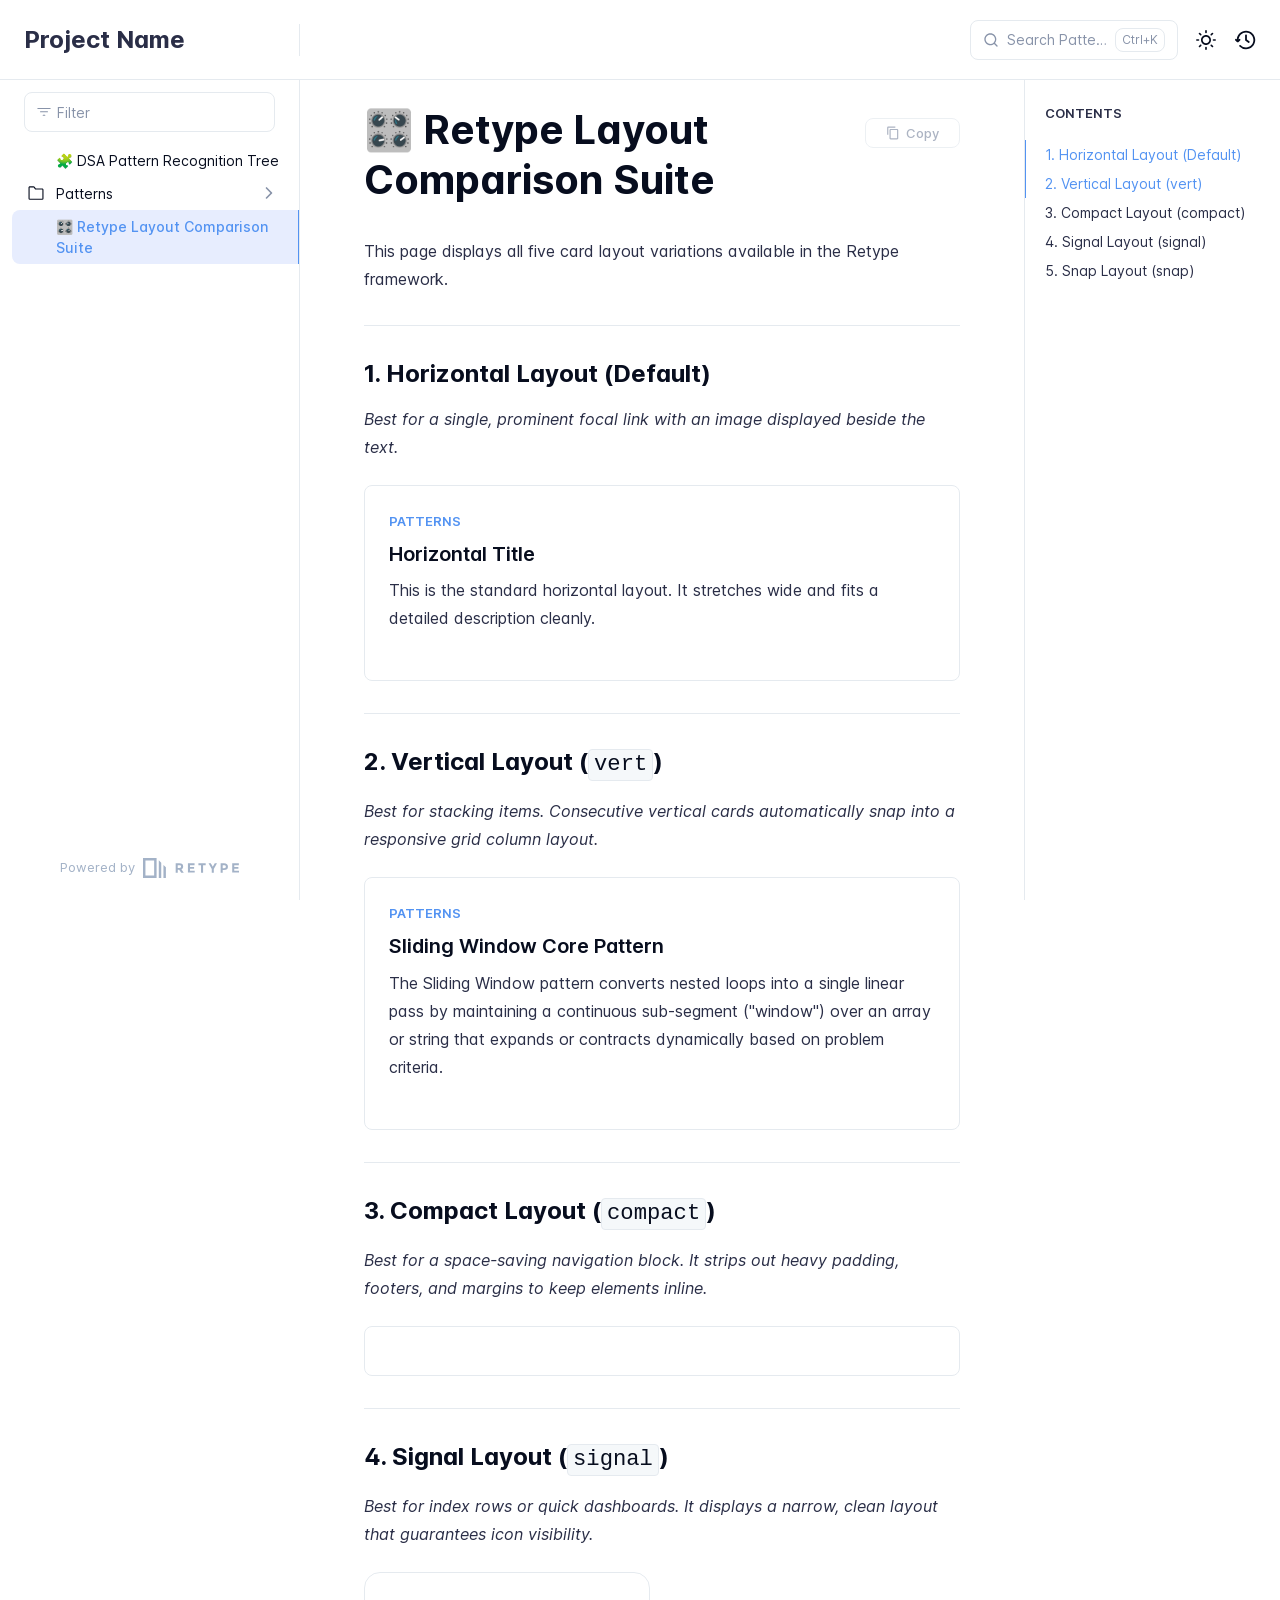
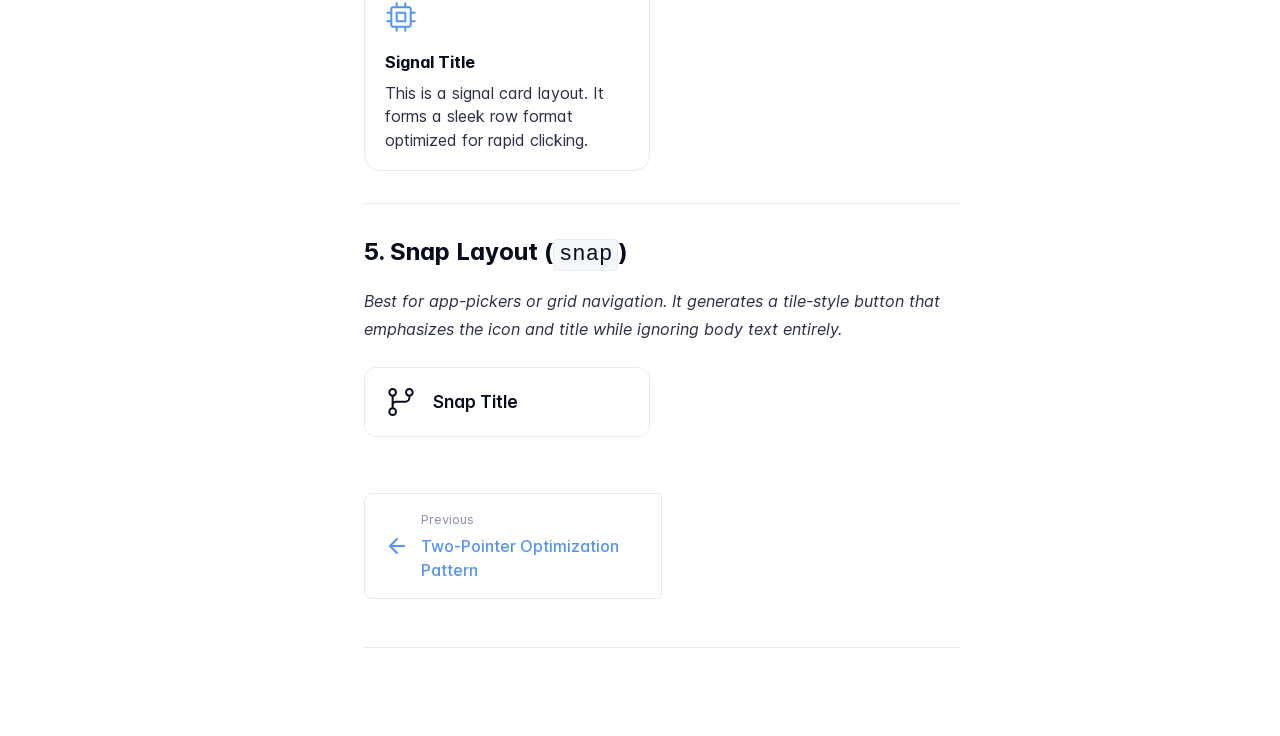
==== layout-test/index.html @ 35e91316 "Refreshes Retype-generated documentation. Process triggered by algopractice." ====
<!DOCTYPE html>
<html lang="en" class="h-full">
<head>
    <meta charset="UTF-8">
    <meta name="viewport" content="width=device-width,initial-scale=1">
    <meta name="color-scheme" content="light dark">
    <meta name="turbo-cache-control" content="no-cache" data-turbo-track="reload" data-track-token="4.6.0.836617069484">

    <!-- See retype.com -->
    <meta name="generator" content="Retype 4.6.0">

    <!-- Primary Meta Tags -->
    <title>&#127899;️ Retype Layout Comparison Suite</title>
    <meta name="title" content="🎛️ Retype Layout Comparison Suite">
    <meta name="description" content="This page displays all five card layout variations available in the Retype framework.">

    <!-- Canonical -->
    <link rel="canonical" href="https://github.io/layout-test/">
    <link rel="sitemap" type="application/xml" title="Sitemap" href="https://github.io/sitemap.xml">

    <!-- Open Graph -->
    <meta property="og:type" content="website">
    <meta property="og:url" content="https://github.io/layout-test/">
    <meta property="og:title" content="🎛️ Retype Layout Comparison Suite">
    <meta property="og:description" content="This page displays all five card layout variations available in the Retype framework.">
    <meta property="og:site_name" content="Project Name">
    <meta property="og:locale" content="en_US">

    <!-- Twitter -->
    <meta name="twitter:card" content="summary_large_image">
    <meta name="twitter:url" content="https://github.io/layout-test/">
    <meta name="twitter:title" content="🎛️ Retype Layout Comparison Suite">
    <meta name="twitter:description" content="This page displays all five card layout variations available in the Retype framework.">

    <!-- Alternate Markdown -->
    <link rel="alternate" type="text/markdown" href="https://github.io/layout-test.md">

    <script data-cfasync="false">(function(){var cl=document.documentElement.classList,ls=localStorage.getItem("retype_scheme"),hd=cl.contains("dark"),hl=cl.contains("light"),wm=window.matchMedia&&window.matchMedia("(prefers-color-scheme: dark)").matches;if(ls==="dark"||(!ls&&wm&&!hd&&!hl)){cl.remove("light");cl.add("dark")}else if(ls==="light"||(!ls&&!wm&&!hd&&!hl)){cl.remove("dark");cl.add("light")}})();</script>

    <link href="../resources/css/retype.css?v=4.6.0.836617069484" rel="stylesheet">

    <script data-cfasync="false" src="../resources/js/config.js?v=4.6.0.836617069484" data-turbo-eval="false" defer></script>
    <script data-cfasync="false" src="../resources/js/retype.js?v=4.6.0" data-turbo-eval="false" defer></script>
    <script id="lunr-js" data-cfasync="false" src="../resources/js/lunr.js?v=4.6.0.836617069484" data-turbo-eval="false" defer></script>
</head>
<body>
    <div id="retype-app" class="relative text-base antialiased text-base-text bg-base-bg font-body">
    <div class="absolute bottom-0 left-0" style="top: 5rem; right: 50%"></div>

    <header id="retype-header" class="sticky top-0 z-30 flex w-full h-16 bg-header-bg border-b border-header-border md:h-20">
        <div class="container relative flex items-center justify-between pr-6 grow md:justify-start">
            <!-- Mobile menu button skeleton -->
            <button v-cloak class="skeleton retype-mobile-menu-button flex items-center justify-center shrink-0 overflow-hidden dark:text-white focus:outline-hidden rounded-full w-10 h-10 ml-3.5 md:hidden"><svg xmlns="http://www.w3.org/2000/svg" class="mb-px shrink-0" width="24" height="24" viewBox="0 0 24 24" role="presentation" style="margin-bottom: 0px;"><g fill="currentColor"><path d="M2 4h20v2H2zM2 11h20v2H2zM2 18h20v2H2z"></path></g></svg></button>
            <div v-cloak id="retype-sidebar-left-toggle-button"></div>
    
            <!-- Logo -->
            <div class="flex items-center justify-between h-full py-2 md:w-75">
                <div class="flex items-center px-2 md:px-6">
                    <a id="retype-branding-logo" href="https://github.io/" class="flex items-center leading-snug text-2xl">
                        <span class="dark:text-white font-bold line-clamp-1 md:line-clamp-2">Project Name</span>
                    </a>
                </div>
    
                <span class="hidden h-8 border-r md:inline-block border-base-border"></span>
            </div>
    
            <div class="flex justify-between md:grow">
                <!-- Top Nav -->
                <nav id="retype-header-nav" class="hidden md:flex">
                    <ul class="flex flex-col mb-4 md:pl-16 md:mb-0 md:flex-row md:items-center">
                        
                    </ul>
                </nav>
    
                <div v-cloak class="flex justify-end grow">
                    <div id="retype-mobile-search-button"></div>
                    <doc-search-desktop></doc-search-desktop>
    
                    <doc-theme-switch class="lg:ml-2"></doc-theme-switch>
                    <doc-history></doc-history>
                </div>
            </div>
        </div>
    </header>


    <div id="retype-container" class="container relative flex bg-white">
        <!-- Sidebar Skeleton -->
        <div v-cloak class="fixed flex flex-col shrink-0 duration-300 ease-in-out bg-sidebar-left-bg border-sidebar-left-border sidebar top-20 w-75 border-r h-screen md:sticky transition-transform skeleton">
        
            <div class="flex items-center h-16 px-6">
                <input id="retype-filter-input-mock" class="w-full h-10 pl-8 px-3 py-2 transition-colors duration-200 ease-linear bg-filter-bg border border-filter-border rounded-lg shadow-none md:text-sm hover:border-filter-border-hover focus:outline-hidden focus:border-filter-border-focus placeholder-filter-placeholder" type="text">
            </div>
        
            <div class="pl-6 mt-1 mb-4">
                <div class="w-32 h-3 mb-4 bg-skeleton-bg rounded-full loading"></div>
                <div class="w-48 h-3 mb-4 bg-skeleton-bg rounded-full loading"></div>
                <div class="w-40 h-3 mb-4 bg-skeleton-bg rounded-full loading"></div>
                <div class="w-32 h-3 mb-4 bg-skeleton-bg rounded-full loading"></div>
                <div class="w-48 h-3 mb-4 bg-skeleton-bg rounded-full loading"></div>
                <div class="w-40 h-3 mb-4 bg-skeleton-bg rounded-full loading"></div>
            </div>
        
            <div class="shrink-0 mt-auto bg-transparent dark:border-base-border">
                <a class="flex items-center justify-center flex-nowrap h-16 text-gray-350 dark:text-dark-400 hover:text-gray-600 dark:hover:text-dark-300 transition-colors duration-150 ease-in docs-powered-by" target="_blank" href="https://retype.com/" rel="noopener">
                    <span class="text-xs whitespace-nowrap">Powered by</span>
                    <svg xmlns="http://www.w3.org/2000/svg" class="ml-2" fill="currentColor" width="96" height="20" overflow="visible"><path d="M0 0v20h13.59V0H0zm11.15 17.54H2.44V2.46h8.71v15.08zM15.8 20h2.44V4.67L15.8 2.22zM20.45 6.89V20h2.44V9.34z"/><g><path d="M40.16 8.44c0 1.49-.59 2.45-1.75 2.88l2.34 3.32h-2.53l-2.04-2.96h-1.43v2.96h-2.06V5.36h3.5c1.43 0 2.46.24 3.07.73s.9 1.27.9 2.35zm-2.48 1.1c.26-.23.38-.59.38-1.09 0-.5-.13-.84-.4-1.03s-.73-.28-1.39-.28h-1.54v2.75h1.5c.72 0 1.2-.12 1.45-.35zM51.56 5.36V7.2h-4.59v1.91h4.13v1.76h-4.13v1.92h4.74v1.83h-6.79V5.36h6.64zM60.09 7.15v7.48h-2.06V7.15h-2.61V5.36h7.28v1.79h-2.61zM70.81 14.64h-2.06v-3.66l-3.19-5.61h2.23l1.99 3.45 1.99-3.45H74l-3.19 5.61v3.66zM83.99 6.19c.65.55.97 1.4.97 2.55s-.33 1.98-1 2.51-1.68.8-3.04.8h-1.23v2.59h-2.06V5.36h3.26c1.42 0 2.45.28 3.1.83zm-1.51 3.65c.25-.28.37-.69.37-1.22s-.16-.92-.48-1.14c-.32-.23-.82-.34-1.5-.34H79.7v3.12h1.38c.68 0 1.15-.14 1.4-.42zM95.85 5.36V7.2h-4.59v1.91h4.13v1.76h-4.13v1.92H96v1.83h-6.79V5.36h6.64z"/></g></svg>
                </a>
            </div>
        </div>
        
        <!-- Sidebar component -->
        <doc-sidebar v-cloak>
            <template #sidebar-footer>
                <div class="shrink-0 mt-auto border-t md:bg-transparent md:border-none dark:border-base-border">
        
                    <a class="flex items-center justify-center flex-nowrap h-16 text-gray-350 dark:text-dark-400 hover:text-gray-600 dark:hover:text-dark-300 transition-colors duration-150 ease-in docs-powered-by" target="_blank" href="https://retype.com/" rel="noopener">
                        <span class="text-xs whitespace-nowrap">Powered by</span>
                        <svg xmlns="http://www.w3.org/2000/svg" class="ml-2" fill="currentColor" width="96" height="20" overflow="visible"><path d="M0 0v20h13.59V0H0zm11.15 17.54H2.44V2.46h8.71v15.08zM15.8 20h2.44V4.67L15.8 2.22zM20.45 6.89V20h2.44V9.34z"/><g><path d="M40.16 8.44c0 1.49-.59 2.45-1.75 2.88l2.34 3.32h-2.53l-2.04-2.96h-1.43v2.96h-2.06V5.36h3.5c1.43 0 2.46.24 3.07.73s.9 1.27.9 2.35zm-2.48 1.1c.26-.23.38-.59.38-1.09 0-.5-.13-.84-.4-1.03s-.73-.28-1.39-.28h-1.54v2.75h1.5c.72 0 1.2-.12 1.45-.35zM51.56 5.36V7.2h-4.59v1.91h4.13v1.76h-4.13v1.92h4.74v1.83h-6.79V5.36h6.64zM60.09 7.15v7.48h-2.06V7.15h-2.61V5.36h7.28v1.79h-2.61zM70.81 14.64h-2.06v-3.66l-3.19-5.61h2.23l1.99 3.45 1.99-3.45H74l-3.19 5.61v3.66zM83.99 6.19c.65.55.97 1.4.97 2.55s-.33 1.98-1 2.51-1.68.8-3.04.8h-1.23v2.59h-2.06V5.36h3.26c1.42 0 2.45.28 3.1.83zm-1.51 3.65c.25-.28.37-.69.37-1.22s-.16-.92-.48-1.14c-.32-.23-.82-.34-1.5-.34H79.7v3.12h1.38c.68 0 1.15-.14 1.4-.42zM95.85 5.36V7.2h-4.59v1.91h4.13v1.76h-4.13v1.92H96v1.83h-6.79V5.36h6.64z"/></g></svg>
                    </a>
                </div>
            </template>
        </doc-sidebar>

        <div class="grow min-w-0 bg-body-bg">
            <!-- Render "toolbar" template here on api pages --><!-- Render page content -->
<div class="flex">
    <div id="retype-main" class="min-w-0 p-4 grow md:px-16">
        <main class="relative pb-12 lg:pt-2">
            <div class="relative retype-markdown" id="retype-content">
                <!-- Rendered if sidebar right is enabled -->
                <div id="retype-sidebar-right-toggle"></div>
                <doc-page-actions></doc-page-actions>

                <!-- Page content  -->
<h1 id="-retype-layout-comparison-suite"><span class="docs-emoji">&#x1F39B;&#xFE0F;</span> Retype Layout Comparison Suite</h1>
<p>This page displays all five card layout variations available in the Retype framework.</p>
<hr>
<h3 id="1-horizontal-layout-default">1. Horizontal Layout (Default)</h3>
<p><em>Best for a single, prominent focal link with an image displayed beside the text.</em></p>
<p>
<div class="card-container">
    <a href="../patterns/two-pointer/" class="group card no-link">
        <div class="p-card-padding">
            <div class="text-card-kicker font-card-kicker text-card-kicker-text card-kicker-case">Patterns</div>
            <div class="mt-2 text-card-title font-card-title leading-card-title text-card-title-text md:text-card-title-md">Horizontal Title</div>
            <div class="line-clamp-5"><p class="mt-card-description-margin-top text-card-description-text">This is the standard horizontal layout. It stretches wide and fits a detailed description cleanly.</p></div>
        </div>
    </a>
</div>
</p>
<hr>
<h3 id="2-vertical-layout-vert">2. Vertical Layout (<code translate="no" v-pre>vert</code>)</h3>
<p><em>Best for stacking items. Consecutive vertical cards automatically snap into a responsive grid column layout.</em></p>
<p>
<div class="card-container">
    <a href="../patterns/sliding-window/" class="group card no-link">
        <div class="p-card-padding">
            <div class="text-card-kicker font-card-kicker text-card-kicker-text card-kicker-case">Patterns</div>
            <div class="mt-2 text-card-title font-card-title leading-card-title text-card-title-text md:text-card-title-md">Sliding Window Core Pattern</div>
            <div class="line-clamp-5"><p class="mt-card-description-margin-top text-card-description-text">The Sliding Window pattern converts nested loops into a single linear pass by maintaining a continuous sub-segment ("window") over an array or string that expands or contracts dynamically based on problem criteria.</p></div>
        </div>
    </a>
</div>
</p>
<hr>
<h3 id="3-compact-layout-compact">3. Compact Layout (<code translate="no" v-pre>compact</code>)</h3>
<p><em>Best for a space-saving navigation block. It strips out heavy padding, footers, and margins to keep elements inline.</em></p>
<p>
<div class="card-container">
    <a href="patterns/backtracking.md" class="group card no-link">
        <div class="p-card-padding">
        </div>
    </a>
</div>
</p>
<hr>
<h3 id="4-signal-layout-signal">4. Signal Layout (<code translate="no" v-pre>signal</code>)</h3>
<p><em>Best for index rows or quick dashboards. It displays a narrow, clean layout that guarantees icon visibility.</em></p>
<p>
<div class="card-signal-group">
<div class="card-signal-container">
    <a href="patterns/dp.md" class="group card-signal no-link">
        <div class="card-signal-body">
            <div class="card-signal-media-row">
                <span class="card-signal-media card-signal-icon"><svg xmlns="http://www.w3.org/2000/svg" viewBox="0 0 24 24" role="presentation" fill="currentColor"><!--icon--><path d="M8.75 8h6.5a.75.75 0 0 1 .75.75v6.5a.75.75 0 0 1-.75.75h-6.5a.75.75 0 0 1-.75-.75v-6.5A.75.75 0 0 1 8.75 8Zm.75 6.5h5v-5h-5Z"/><path d="M15.25 1a.75.75 0 0 1 .75.75V4h2.25c.966 0 1.75.784 1.75 1.75V8h2.25a.75.75 0 0 1 0 1.5H20v5h2.25a.75.75 0 0 1 0 1.5H20v2.25A1.75 1.75 0 0 1 18.25 20H16v2.25a.75.75 0 0 1-1.5 0V20h-5v2.25a.75.75 0 0 1-1.5 0V20H5.75A1.75 1.75 0 0 1 4 18.25V16H1.75a.75.75 0 0 1 0-1.5H4v-5H1.75a.75.75 0 0 1 0-1.5H4V5.75C4 4.784 4.784 4 5.75 4H8V1.75a.75.75 0 0 1 1.5 0V4h5V1.75a.75.75 0 0 1 .75-.75Zm3 17.5a.25.25 0 0 0 .25-.25V5.75a.25.25 0 0 0-.25-.25H5.75a.25.25 0 0 0-.25.25v12.5c0 .138.112.25.25.25Z"/></svg></span>
            </div>
            <div class="card-signal-title">Signal Title</div>
            <p class="card-signal-description">This is a signal card layout. It forms a sleek row format optimized for rapid clicking.</p>
        </div>
    </a>
</div>
</div>
</p>
<hr>
<h3 id="5-snap-layout-snap">5. Snap Layout (<code translate="no" v-pre>snap</code>)</h3>
<p><em>Best for app-pickers or grid navigation. It generates a tile-style button that emphasizes the icon and title while ignoring body text entirely.</em></p>
<p>
<div class="card-snap-group">
<div class="card-snap-container">
    <a href="../" class="group card-snap no-link">
        <div class="card-snap-body">
                <span class="card-snap-icon"><svg xmlns="http://www.w3.org/2000/svg" viewBox="0 0 24 24" role="presentation" fill="currentColor"><!--icon--><path d="M15 4.75a3.25 3.25 0 1 1 6.5 0 3.25 3.25 0 0 1-6.5 0ZM2.5 19.25a3.25 3.25 0 1 1 6.5 0 3.25 3.25 0 0 1-6.5 0Zm0-14.5a3.25 3.25 0 1 1 6.5 0 3.25 3.25 0 0 1-6.5 0ZM5.75 6.5a1.75 1.75 0 1 0-.001-3.501A1.75 1.75 0 0 0 5.75 6.5Zm0 14.5a1.75 1.75 0 1 0-.001-3.501A1.75 1.75 0 0 0 5.75 21Zm12.5-14.5a1.75 1.75 0 1 0-.001-3.501A1.75 1.75 0 0 0 18.25 6.5Z"/><path d="M5.75 16.75A.75.75 0 0 1 5 16V8a.75.75 0 0 1 1.5 0v8a.75.75 0 0 1-.75.75Z"/><path d="M17.5 8.75v-1H19v1a3.75 3.75 0 0 1-3.75 3.75h-7a1.75 1.75 0 0 0-1.75 1.75H5A3.25 3.25 0 0 1 8.25 11h7a2.25 2.25 0 0 0 2.25-2.25Z"/></svg></span>
            <div class="card-snap-title">Snap Title</div>
        </div>
    </a>
</div>
</div>
</p>

                
                <!-- Required only on API pages -->
                <doc-toolbar-member-filter-no-results></doc-toolbar-member-filter-no-results>
            </div>
            <footer id="retype-content-footer" class="clear-both">
            
                <nav id="retype-nextprev" class="print:hidden flex mt-14">
                    <div class="w-1/2">
                        <a class="px-5 py-4 h-full flex items-center break-normal font-medium text-body-link border border-base-border hover:border-base-border-hover rounded-r rounded-l-lg transition-colors duration-150 relative hover:z-5" href="../patterns/two-pointer/">
                            <svg xmlns="http://www.w3.org/2000/svg" class="mr-3" width="24" height="24" viewBox="0 0 24 24" fill="currentColor" overflow="visible"><path d="M19 11H7.41l5.29-5.29a.996.996 0 10-1.41-1.41l-7 7a1 1 0 000 1.42l7 7a1.024 1.024 0 001.42-.01.996.996 0 000-1.41L7.41 13H19c.55 0 1-.45 1-1s-.45-1-1-1z" /><path fill="none" d="M0 0h24v24H0z" /></svg>
                            <span>
                                <span class="block text-xs font-normal text-base-text-muted">Previous</span>
                                <span class="block mt-1">Two-​Pointer Optimization Pattern</span>
                            </span>
                        </a>
                    </div>
            
                    <div class="w-1/2">
                    </div>
                </nav>
            </footer>
        </main>

        <div id="retype-page-footer" class="print:border-none border-t border-base-border pt-6 mb-8">
            <footer class="flex flex-wrap items-center justify-between print:justify-center">
                <div id="retype-footer-links" class="print:hidden">
                    <ul class="flex flex-wrap items-center text-sm">
                    </ul>
                </div>
                <div id="retype-copyright" class="print:justify-center py-2 text-footer-text font-footer-link text-sm leading-relaxed"></div>
            </footer>
        </div>
    </div>

    <!-- Rendered if sidebar right is enabled -->
    <!-- Sidebar right skeleton-->
    <div v-cloak class="fixed top-0 bottom-0 right-0 translate-x-full bg-sidebar-right-bg border-sidebar-right-border lg:sticky lg:border-l lg:shrink-0 lg:pt-6 lg:translate-x-0 sm:w-1/2 lg:w-64 lg:z-0 md:w-104 sidebar-right skeleton">
        <div class="pl-5">
            <div class="w-32 h-3 mb-4 bg-skeleton-bg rounded-full loading"></div>
            <div class="w-48 h-3 mb-4 bg-skeleton-bg rounded-full loading"></div>
            <div class="w-40 h-3 mb-4 bg-skeleton-bg rounded-full loading"></div>
        </div>
    </div>

    <!-- User should be able to hide sidebar right -->
    <doc-sidebar-right v-cloak></doc-sidebar-right>
</div>

        </div>
    </div>

    <doc-search-mobile></doc-search-mobile>
    <doc-back-to-top></doc-back-to-top>
</div>


    <div id="retype-overlay-target"></div>

        <script data-cfasync="false">window.__DOCS__ = { "title": "🎛️ Retype Layout Comparison Suite", level: 1, icon: "file", hasPrism: false, hasInstagram: false, hasMermaid: false, hasMath: false, tocDepth: 23, "md": "/layout-test.md" }</script>
</body>
</html>
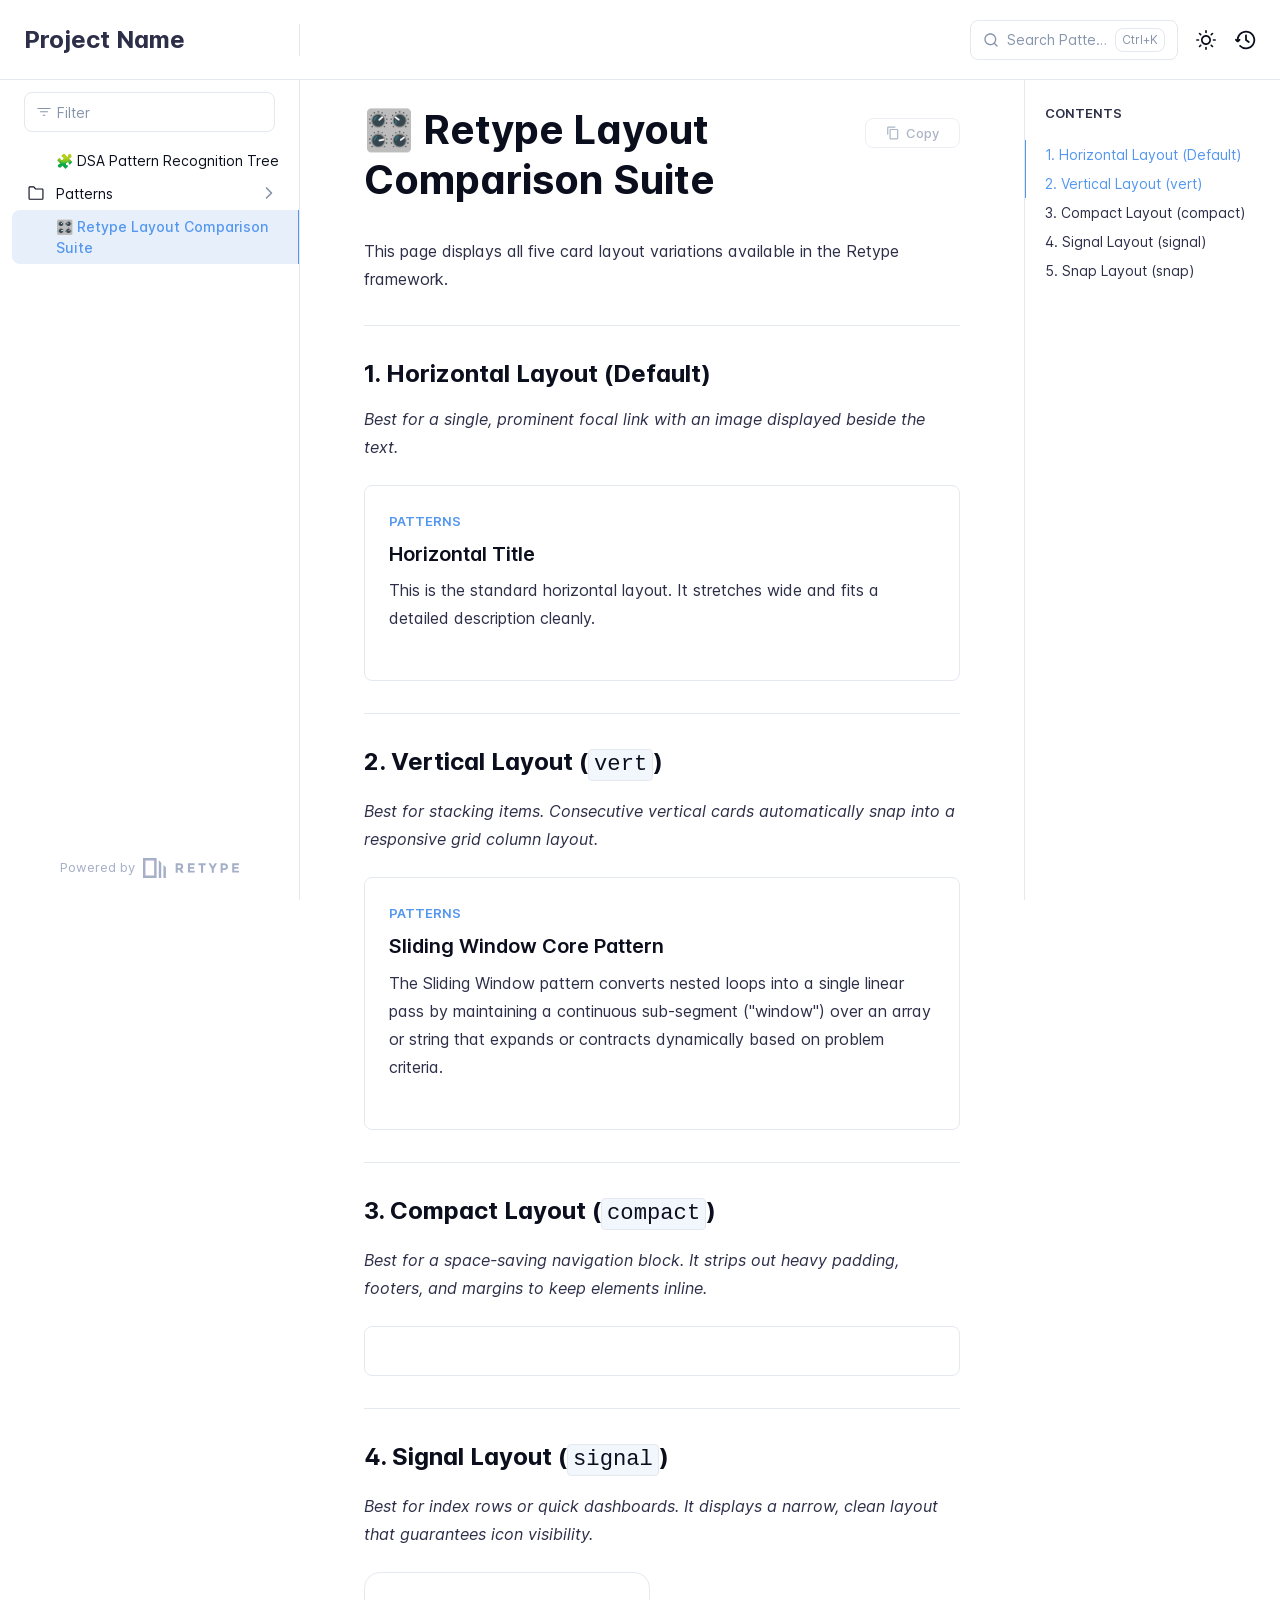
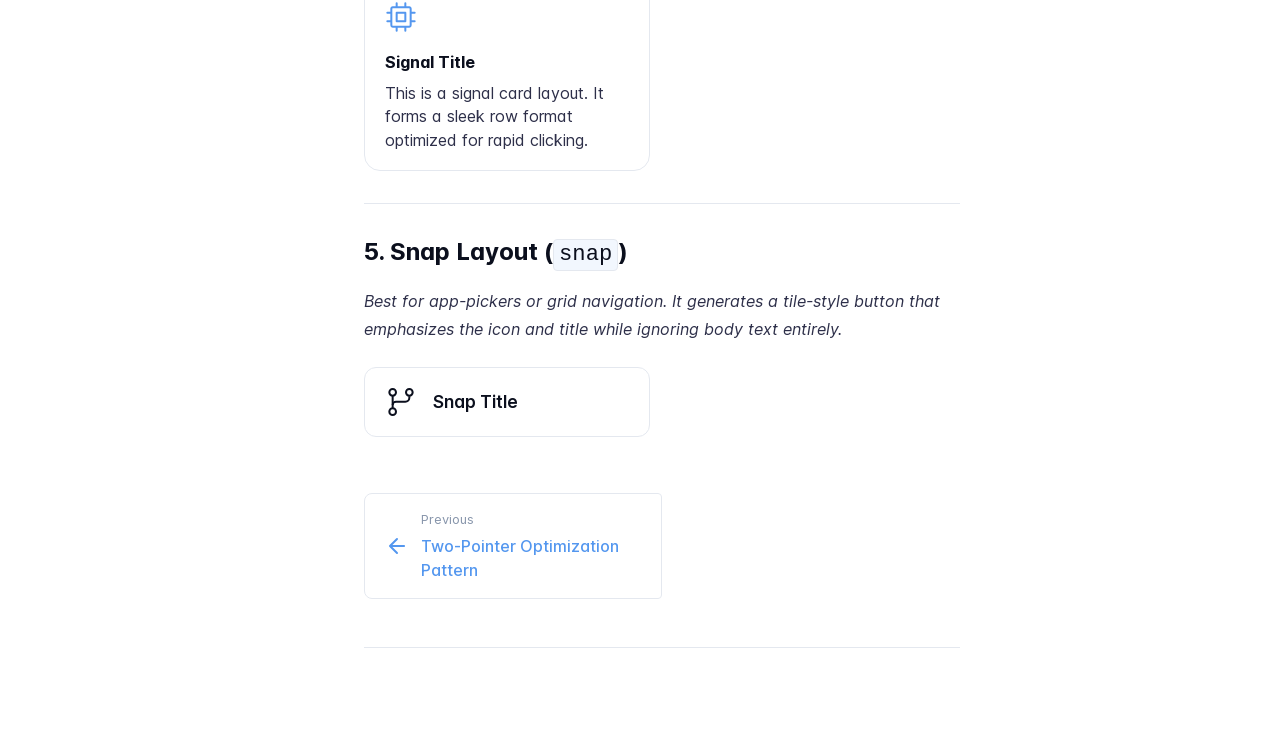
==== commit 80a5271d: "Refreshes Retype-generated documentation. Process triggered by algopractice." ====
--- a/layout-test/index.html
+++ b/layout-test/index.html
@@ -4,7 +4,7 @@
     <meta charset="UTF-8">
     <meta name="viewport" content="width=device-width,initial-scale=1">
     <meta name="color-scheme" content="light dark">
-    <meta name="turbo-cache-control" content="no-cache" data-turbo-track="reload" data-track-token="4.6.0.836617069484">
+    <meta name="turbo-cache-control" content="no-cache" data-turbo-track="reload" data-track-token="4.6.0.836618309556">
 
     <!-- See retype.com -->
     <meta name="generator" content="Retype 4.6.0">
@@ -37,11 +37,11 @@
 
     <script data-cfasync="false">(function(){var cl=document.documentElement.classList,ls=localStorage.getItem("retype_scheme"),hd=cl.contains("dark"),hl=cl.contains("light"),wm=window.matchMedia&&window.matchMedia("(prefers-color-scheme: dark)").matches;if(ls==="dark"||(!ls&&wm&&!hd&&!hl)){cl.remove("light");cl.add("dark")}else if(ls==="light"||(!ls&&!wm&&!hd&&!hl)){cl.remove("dark");cl.add("light")}})();</script>
 
-    <link href="../resources/css/retype.css?v=4.6.0.836617069484" rel="stylesheet">
-
-    <script data-cfasync="false" src="../resources/js/config.js?v=4.6.0.836617069484" data-turbo-eval="false" defer></script>
+    <link href="../resources/css/retype.css?v=4.6.0.836618309556" rel="stylesheet">
+
+    <script data-cfasync="false" src="../resources/js/config.js?v=4.6.0.836618309556" data-turbo-eval="false" defer></script>
     <script data-cfasync="false" src="../resources/js/retype.js?v=4.6.0" data-turbo-eval="false" defer></script>
-    <script id="lunr-js" data-cfasync="false" src="../resources/js/lunr.js?v=4.6.0.836617069484" data-turbo-eval="false" defer></script>
+    <script id="lunr-js" data-cfasync="false" src="../resources/js/lunr.js?v=4.6.0.836618309556" data-turbo-eval="false" defer></script>
 </head>
 <body>
     <div id="retype-app" class="relative text-base antialiased text-base-text bg-base-bg font-body">
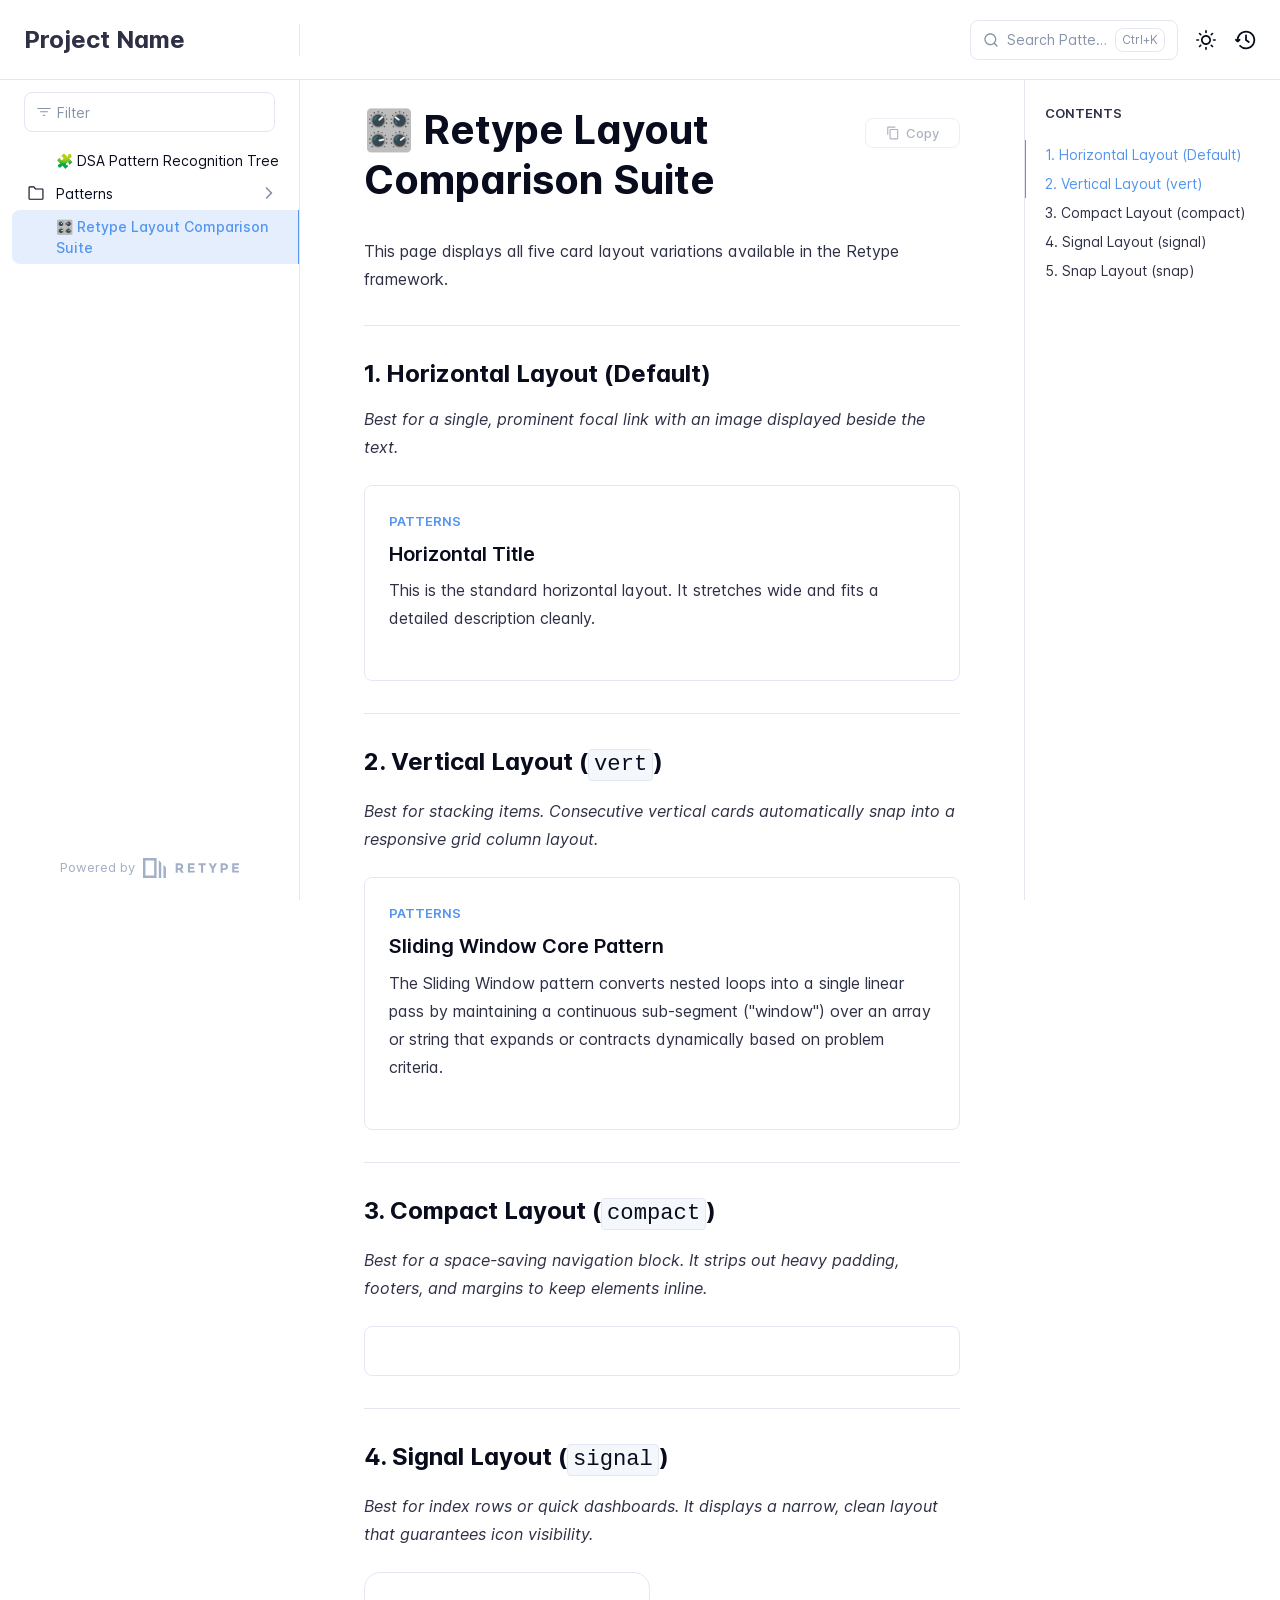
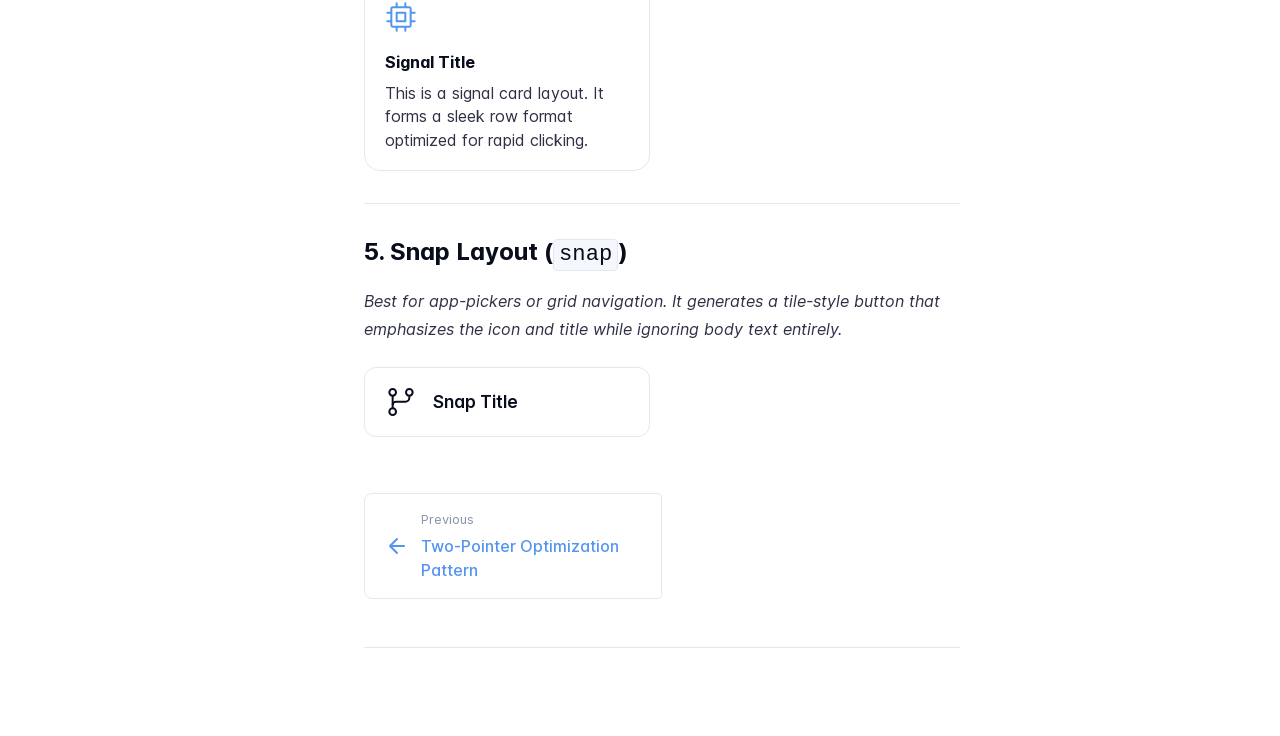
==== commit 36311c52: "Refreshes Retype-generated documentation. Process triggered by algopractice." ====
--- a/layout-test/index.html
+++ b/layout-test/index.html
@@ -4,7 +4,7 @@
     <meta charset="UTF-8">
     <meta name="viewport" content="width=device-width,initial-scale=1">
     <meta name="color-scheme" content="light dark">
-    <meta name="turbo-cache-control" content="no-cache" data-turbo-track="reload" data-track-token="4.6.0.836618309556">
+    <meta name="turbo-cache-control" content="no-cache" data-turbo-track="reload" data-track-token="4.6.0.836619342614">
 
     <!-- See retype.com -->
     <meta name="generator" content="Retype 4.6.0">
@@ -37,11 +37,11 @@
 
     <script data-cfasync="false">(function(){var cl=document.documentElement.classList,ls=localStorage.getItem("retype_scheme"),hd=cl.contains("dark"),hl=cl.contains("light"),wm=window.matchMedia&&window.matchMedia("(prefers-color-scheme: dark)").matches;if(ls==="dark"||(!ls&&wm&&!hd&&!hl)){cl.remove("light");cl.add("dark")}else if(ls==="light"||(!ls&&!wm&&!hd&&!hl)){cl.remove("dark");cl.add("light")}})();</script>
 
-    <link href="../resources/css/retype.css?v=4.6.0.836618309556" rel="stylesheet">
-
-    <script data-cfasync="false" src="../resources/js/config.js?v=4.6.0.836618309556" data-turbo-eval="false" defer></script>
+    <link href="../resources/css/retype.css?v=4.6.0.836619342614" rel="stylesheet">
+
+    <script data-cfasync="false" src="../resources/js/config.js?v=4.6.0.836619342614" data-turbo-eval="false" defer></script>
     <script data-cfasync="false" src="../resources/js/retype.js?v=4.6.0" data-turbo-eval="false" defer></script>
-    <script id="lunr-js" data-cfasync="false" src="../resources/js/lunr.js?v=4.6.0.836618309556" data-turbo-eval="false" defer></script>
+    <script id="lunr-js" data-cfasync="false" src="../resources/js/lunr.js?v=4.6.0.836619342614" data-turbo-eval="false" defer></script>
 </head>
 <body>
     <div id="retype-app" class="relative text-base antialiased text-base-text bg-base-bg font-body">
